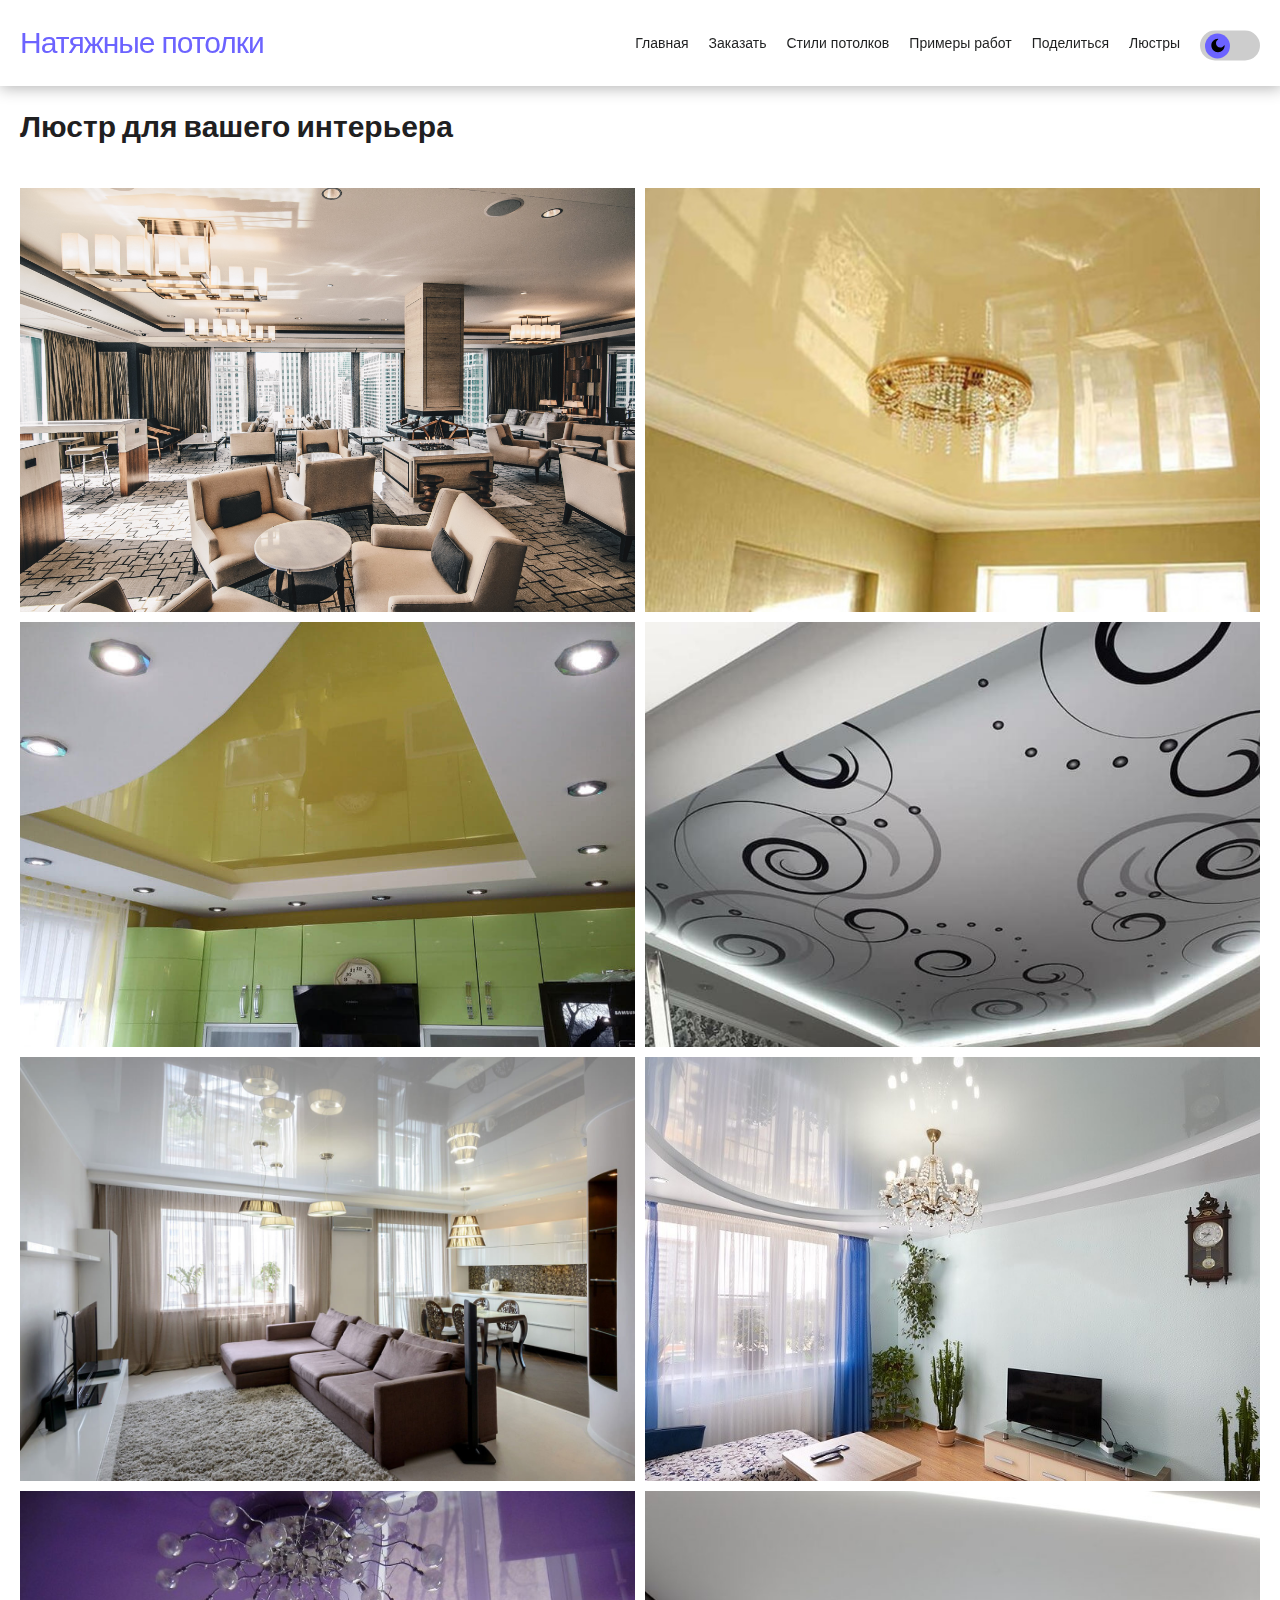
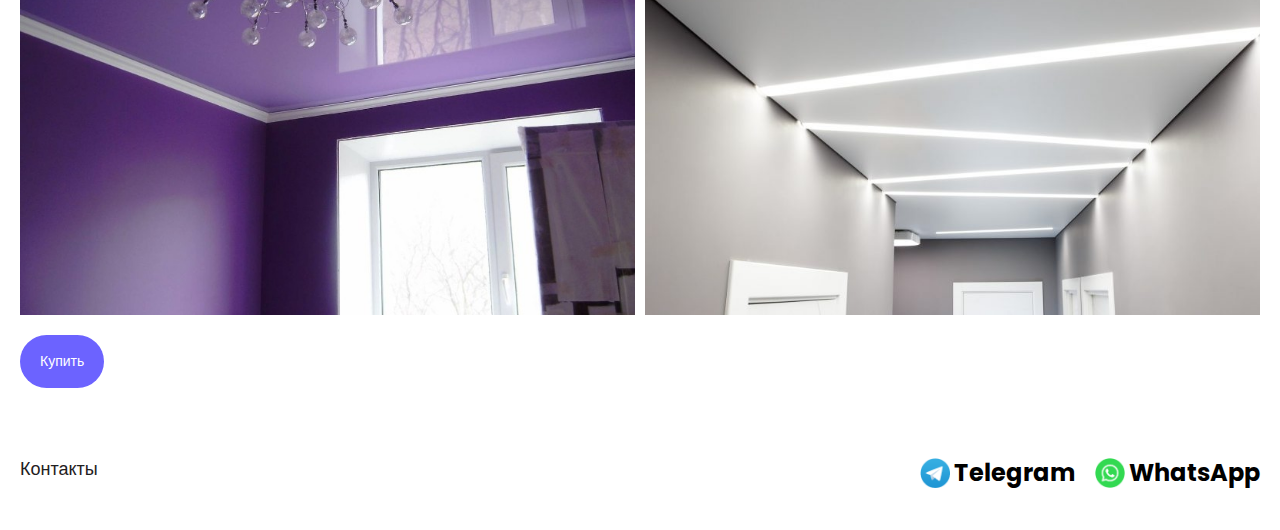
==== chandelier.html @ 2fc194d8 "Add files via upload" ====
<!DOCTYPE html>
<html lang="ru">

<head>
    <meta charset="UTF-8">
    <meta name="description" content="Кара-Балта нятыжные потолки">
    <meta name="viewport" content="width=device-width, height=device-height, initial-scale=1.0, user-scalable=no, user-scalable=0">
    <title>Поделитесь Впечатлениями</title>
    <link href="images/favicon.ico" type="image/x-icon" rel="shortcut icon">
    <link href="css/style.css?v=1" type="text/css" rel="stylesheet">
    <link href="css/media.css?v=1" type="text/css" rel="stylesheet">
    <link rel="preconnect" href="https://fonts.googleapis.com">
    <link rel="preconnect" href="https://fonts.gstatic.com" crossorigin>
    <link href="https://fonts.googleapis.com/css2?family=Poppins:ital,wght@0,100;0,200;0,300;0,400;0,500;0,600;0,700;0,800;0,900;1,100;1,200;1,300;1,400;1,500;1,600;1,700;1,800;1,900&display=swap" rel="stylesheet">
</head>

<body>

    <!-- site BEGIN -->
    <div id="site" class="site">
        <!-- main BEGIN -->
        <div class="uil uil-angle-up up">
            <img src="images/icons/arrow-up.svg" alt="" class="up__icon">
        </div>
        <main class="site__main" role="main">
            <!-- header BEGIN -->
            <header class="header">
                <div class="container  header__container">
                    <a href="index.html" class="logo header__logo">Натяжные потолки</a>
                    <div class="header__action">
                        <a href="/" class="logo header__logo header__logo--mb">Натяжные потолки</a>
                        <nav class="nav header__nav">
                            <div class="nav__list">
                                <div class="nav__item">
                                    <a href="index.html" class="nav__link" id="nav1">Главная</a>
                                </div>
                                <div class="nav__item">
                                    <a href="order.html" class="nav__link" id="nav2">Заказать</a>
                                </div>
                                <div class="nav__item">
                                    <a href="project.html" class="nav__link" id="nav3">Стили потолков</a>
                                </div>
                                <div class="nav__item">
                                    <a href="project-done.html" class="nav__link" id="nav4">Примеры работ</a>
                                </div>
                                <div class="nav__item">
                                    <a href="share.html" class="nav__link">Поделиться</a>
                                </div>
                                <div class="nav__item">
                                    <a href="chandelier.html" class="nav__link">Люстры</a>
                                </div>
                            </div>
                        </nav>
                        <div class="swicth-theme header__swicth-theme">
                            <div class="switchcircle">
                                <img src="images/icons/moon.svg" alt="moon" class="switchcircle__icon switchcircle__icon--moon">
                                <img src="images/icons/sun.svg" alt="moon" class="switchcircle__icon switchcircle__icon--sun">
                            </div>
                        </div>
                    </div>
                    <div class="js-header-nav-toggle troggles header__troggles">
                        <span></span>
                        <span></span>
                        <span></span>
                    </div>
                </div>
            </header>
            <!-- header END -->
            <!-- gallerry-section BEGIN -->
            <section class="gallerry-section">
                <div class="container gallerry-section__container">
                    <h2 class="gallerry-section__title">Люстр для вашего интерьера</h2>
                    <div class="gallerry-section-list gallerry-section__list">
                        <div class="gallerry-section-list__item">
                            <picture class="gallerry-section-list__picture">
                                <img src="images/profect-page-img-2.jpg" alt="" class="gallerry-section-list__img">
                            </picture>
                        </div>
                        <div class="gallerry-section-list__item">
                            <picture class="gallerry-section-list__picture">
                                <img src="images/profect-page-img-3.jpg" alt="" class="gallerry-section-list__img">
                            </picture>
                        </div>
                        <div class="gallerry-section-list__item">
                            <picture class="gallerry-section-list__picture">
                                <img src="images/profect-page-img-4.jpg" alt="" class="gallerry-section-list__img">
                            </picture>
                        </div>
                        <div class="gallerry-section-list__item">
                            <picture class="gallerry-section-list__picture">
                                <img src="images/profect-page-img-5.jpg" alt="" class="gallerry-section-list__img">
                            </picture>
                        </div>
                        <div class="gallerry-section-list__item">
                            <picture class="gallerry-section-list__picture">
                                <img src="images/project-img-1.jpg" alt="" class="gallerry-section-list__img">
                            </picture>
                        </div>
                        <div class="gallerry-section-list__item">
                            <picture class="gallerry-section-list__picture">
                                <img src="images/project-img-2.jpg" alt="" class="gallerry-section-list__img">
                            </picture>
                        </div>
                        <div class="gallerry-section-list__item">
                            <picture class="gallerry-section-list__picture">
                                <img src="images/project-img-3.jpg" alt="" class="gallerry-section-list__img">
                            </picture>
                        </div>
                        <div class="gallerry-section-list__item">
                            <picture class="gallerry-section-list__picture">
                                <img src="images/profect-page-img-1.jpg" alt="" class="gallerry-section-list__img">
                            </picture>
                        </div>
                    </div>
                    <a href="https://wa.me/+996551551542" class="btn gallerry-section__btn btn--theme_default">Купить</a>
                </div>
            </section>
            <!-- gallerry-section END -->
            <!-- footer BEGIN -->
            <footer class="footer">
                <div class="container footer__container">
                    <div class="row footer__row">
                        <div class="row__col footer__col row__col--6">
                            <p class="footer__text">Контакты</p>
                        </div>
                        <div class="row__col footer__col row__col--6">
                            <div class="footer__wrap">
                                <a href="https://t.me/+996551551542" class="link-inner footer__link">
                                    <span class="link-inner__item">
                                        <img src="images/icons/telegram.png" alt="Telgram" class="link-inner__icon">
                                    </span>
                                    <span class="link-inner__item">
                                        <span class="link-inner__title">Telegram</span>
                                    </span>
                                </a>
                                <a href="https:https://wa.me/+996551551542" class="link-inner footer__link">
                                    <span class="link-inner__item">
                                        <img src="images/icons/whatsapp.png" alt="WhatsApp" class="link-inner__icon">
                                    </span>
                                    <span class="link-inner__item">
                                        <span class="link-inner__title">WhatsApp</span>
                                    </span>
                                </a>
                            </div>
                        </div>
                    </div>
                </div>
            </footer>
            <!-- footer END -->
        </main>
        <!-- main END -->
    </div>
    <!-- site END -->
    <script src="js/jquery-3.7.1.min.js"></script>
    <script src="js/main.js"></script>

</body>

</html>
---- css/style.css ----
/* root
=====================*/

:root {
    --fs-default: 16rem;
    --fs-1: 50rem;
    --fs-2: 32rem;
    --fs-3: 24rem;
    --fs-4: 22rem;
    --fs-5: 18rem;
    --fs-6: 16rem;
    --fs-7: 14rem;
    --fs-8: 12rem;

    --gap: 20rem;
    --gap-: -20rem;

    --offset: 10rem;
    --offset-: -10rem;

    --color-white: #fff;
    --color-gray: #CDCDCD;
    --color-black: #1F2021;
    --color-accent: #6C63FF;
}

/* normalize
=====================*/

*,*:before,*:after{-webkit-box-sizing: border-box;box-sizing: border-box}
html{-webkit-text-size-adjust:100%}body{margin:0}main{display:block}h1{font-size:2em;margin:.67em 0}hr{-webkit-box-sizing:content-box;box-sizing:content-box;height:0;overflow:visible}pre{font-family:monospace,monospace;font-size:1em}a{background-color:transparent}abbr[title]{border-bottom:none;text-decoration:underline;-webkit-text-decoration:underline dotted;text-decoration:underline dotted}b,strong{font-weight:bold}code,kbd,samp{font-family:monospace,monospace;font-size:1em}small{font-size:80%}sub,sup{font-size:75%;line-height:0;position:relative;vertical-align:baseline}sub{bottom:-.25em}sup{top:-.5em}img{border-style:none}button,input,optgroup,select,textarea{font-family:inherit;font-size:100%;line-height:1.15;margin:0}button,input{overflow:visible}button,select{text-transform:none}[type=button],[type=reset],[type=submit],button{-webkit-appearance:button}[type=button]::-moz-focus-inner,[type=reset]::-moz-focus-inner,[type=submit]::-moz-focus-inner,button::-moz-focus-inner{border-style:none;padding:0}[type=button]:-moz-focusring,[type=reset]:-moz-focusring,[type=submit]:-moz-focusring,button:-moz-focusring{outline:0.1rem dotted ButtonText}fieldset{padding:.35em .75em .625em}legend{-webkit-box-sizing:border-box;box-sizing:border-box;color:inherit;display:table;max-width:100%;padding:0;white-space:normal}progress{vertical-align:baseline}textarea{overflow:auto}[type=checkbox],[type=radio]{-webkit-box-sizing:border-box;box-sizing:border-box;padding:0}[type=number]::-webkit-inner-spin-button,[type=number]::-webkit-outer-spin-button{height:auto}[type=search]{-webkit-appearance:textfield;outline-offset:-2px}[type=search]::-webkit-search-decoration{-webkit-appearance:none}::-webkit-file-upload-button{-webkit-appearance:button;font:inherit}details{display:block}summary{display:list-item}template{display:none}[hidden]{display:none}

/* basic
=====================*/

html,
body {
    height: 100%;
}

html {
    font-size: 1px;
}

body {
    font-style: normal;
    background: var(--color-white);
    font-weight: normal;
    font-size: var(--fs-default);
    line-height: 1.6;
    font-family: 'Poppins', sans-serif;
    color: var(--color-black);
    -webkit-font-smoothing: antialiased;
    -moz-osx-font-smoothing: grayscale;
}

body::-webkit-scrollbar {
  height: 12px;
  width: 10rem;
}

body::-webkit-scrollbar-thumb {
  background-color: #808080;
  width: 10rem;
}

body::-webkit-scrollbar-track {
  background-color: #f1f1f1;
  width: 10rem;
}

body::-webkit-scrollbar-thumb:hover {
  background-color: #555;
  width: 10rem;
}

body.is-menu-show {
    overflow: hidden;
}

body.is-menu-show .header__action {
    left: 0;
}

body.dark .swicth-theme {
    background-color: var(--color-gray);
}

body.dark,
body.dark header {
    background-color: var(--color-black);
}

body.dark .nav__link,
body.dark .info-section__text,
body.dark .link-inner__title,
body.dark .footer__text,
body.dark .intro-section__subtitle,
body.dark .intro-section__suptitle,
body.dark .project-section__title,
body.dark .services-section__title,
body.dark .info-section__title,
body.dark .card__title,
body.dark .about-section__title,
body.dark .about-section__text {
    color: var(--color-white);
}

body.dark .switchcircle__icon--sun {
    display: block;
}

body.dark .switchcircle__icon--moon {
    display: none;
}

.switchcircle__icon--sun {
    display: none;
}

body.dark .nav__link:hover {
    color: var(--color-accent);
}

p {
    color: var(--color-black);
    padding: 0;
    margin: 0;
}

a {
    color: var(--black, #000);
    font-variant-numeric: lining-nums proportional-nums;
    font-size: inherit;
    font-family: inherit;
    font-size: 16rem;
    font-style: normal;
    font-weight: 400;
    line-height: normal;
    text-decoration: none;
}

a:hover {
    color: var(--color-accent);
}

input,
button,
select,
textarea,
.btn {
    font-weight: normal;
    font-family: 'Poppins', sans-serif;
    color: inherit;
}

input,
button {
    margin: 0;
    padding: 0;
    -webkit-appearance: none;
       -moz-appearance: none;
            appearance: none;
}

svg,
.u-icon {
    width: 1em;
    height: 1em;
    display: inline-block;
    fill: currentColor;
    color: inherit;
}

picture,
time {
    display: block;
}

.hidden {
    display: none;
    visibility: hidden;
    opacity: 0;
}

/* typography
=====================*/

h1,
h2,
h3,
h4,
h5,
h6,
.title,
.title-size-1,
.title-size-2,
.title-size-3,
.title-size-4,
.title-size-5,
.title-size-6 {
    font-family: 'Poppins', sans-serif;
    margin: 0;
    font-weight: normal;
    color: var(--color-black);
}

h1,
.title-size-1 {
    font-size: var(--fs-1);
    line-height: 1.5;
}

h2,
.title-size-2 {
    font-size: var(--fs-2);
    line-height: 1.4;
}

h3,
.title-size-3 {
    font-size: var(--fs-3);
}

h4,
.title-size-4 {
    font-size: var(--fs-4);
}

h5,
.title-size-5 {
    font-size: var(--fs-5);
}

h6,
.title-size-6 {
    font-size: var(--fs-6);
}

.visually-hidden,
.visually-hidden-focusable:not(:focus):not(:focus-within) {
    width: 1px!important;
    height: 1px!important;
    margin: -1px!important;
    padding: 0!important;
    position: absolute!important;
    border: 0!important;
    clip: rect(0,0,0,0)!important;
    white-space: nowrap!important;
    overflow: hidden!important;
}

/* row
=====================*/

.row {
    display: -webkit-box;
    display: -ms-flexbox;
    display: flex;
    -ms-flex-wrap: wrap;
        flex-wrap: wrap;
    margin: 0  var(--offset-);
}

.row__col {
    min-height: 1px;
    padding: 0 var(--offset);
}

.row__col--3 {
    -webkit-box-flex: 0;
        -ms-flex: 0 0 25%;
            flex: 0 0 25%;
    max-width: 25%;
}

.row__col--4 {
    -webkit-box-flex: 0;
        -ms-flex: 0 0 33.3333333333%;
            flex: 0 0 33.3333333333%;
    max-width: 33.3333333333%;
}

.row__col--5 {
    -webkit-box-flex: 0;
        -ms-flex: 0 0 41.6666666667%;
            flex: 0 0 41.6666666667%;
    max-width: 41.6666666667%;
}

.row__col--6 {
    -webkit-box-flex: 0;
        -ms-flex: 0 0 50%;
            flex: 0 0 50%;
    max-width: 50%;
}

.row__col--7 {
    -webkit-box-flex: 0;
        -ms-flex: 0 0 58.3333333333%;
            flex: 0 0 58.3333333333%;
    max-width: 58.3333333333%;
}

.row__col--8 {
    -webkit-box-flex: 0;
        -ms-flex: 0 0 66.6666666667%;
            flex: 0 0 66.6666666667%;
    max-width: 66.6666666667%;
}

.row__col--9 {
    -webkit-box-flex: 0;
        -ms-flex: 0 0 75%;
            flex: 0 0 75%;
    max-width: 75%;
}

.row__col--10 {
    -webkit-box-flex: 0;
        -ms-flex: 0 0 83.3333333333%;
            flex: 0 0 83.3333333333%;
    max-width: 83.3333333333%;
}

.row__col--11 {
    -webkit-box-flex: 0;
        -ms-flex: 0 0 91.6666666667%;
            flex: 0 0 91.6666666667%;
    max-width: 91.6666666667%;
}

.row__col--12 {
    -webkit-box-flex: 0;
        -ms-flex: 0 0 100%;
            flex: 0 0 100%;
    max-width: 100%;
}

/* components
=====================*/

#site {
    min-height: 100vh;
    display: -webkit-box;
    display: -ms-flexbox;
    display: flex;
    -webkit-box-orient: vertical;
    -webkit-box-direction: normal;
        -ms-flex-direction: column;
            flex-direction: column;
    position: relative;
}

.site__main {
    width: 100%;
    margin: 0 auto;
    -webkit-box-flex: 1;
        -ms-flex-positive: 1;
            flex-grow: 1;
}

.container {
    width: 100%;
    max-width: 1440rem;
    margin: 0 auto;
    padding: 0 var(--gap);
}

.logo {
    display: block;
    z-index: 10;
    white-space: nowrap;
    position: relative;
    -webkit-transition: all .3s;
    -o-transition: all .3s;
    transition: all .3s;
}

.logo:hover {
    opacity: .7;
}

.nav {
    display: block;
    margin: 0;
    padding: 0;
}

.nav__list {
    display: -webkit-box;
    display: -ms-flexbox;
    display: flex;
    -webkit-box-align: center;
        -ms-flex-align: center;
            align-items: center;
    list-style-type: none;
    margin: 0;
    padding: 0;
}

.nav__item {
    position: relative;
}

.nav__item:not(:last-child) {
    margin-right: 20rem;
}

.nav__link {
    display: inline-block;
    font-size: var(--fs-7);
    color: var(--color-black);
    font-family: inherit;
    position: relative;
    cursor: pointer;
    -webkit-transition: color .3s;
    -o-transition: color .3s;
    transition: color .3s;
}

.nav__link:hover {
    color: var(--color-accent);
}

.nav__link:after {
    content: '';
    position: absolute;
    top: -10rem;
    bottom: -10rem;
    right: -10rem;
    left: -10rem;
}

.btn {
    background-color: transparent;
    display: inline-block;
    padding: 15rem 20rem;
    border-radius: 50rem;
    line-height: inherit;
    font-size: var(--fs-7);
    -webkit-transition: all .3s;
    -o-transition: all .3s;
    transition: all .3s;
    outline: none;
    -webkit-backdrop-filter: blur(10px);
            backdrop-filter: blur(10px);
    border: none;
    cursor: pointer;
    overflow: hidden;
    z-index: 0;
}

.btn--theme_default {
    color: var(--color-white);
    background: var(--color-accent);
}

.btn--theme_default:hover {
    color: var(--color-black);
}

.swicth-theme__switchcircle {}

.swicth-theme {
  background: var(--color-gray);
  height: 30px;
  width: 60px;
  padding: 0 5px;
  border-radius: 20px;
  -webkit-transform: translateY(2.5px);
      -ms-transform: translateY(2.5px);
          transform: translateY(2.5px);
  display: -webkit-box;
  display: -ms-flexbox;
  display: flex;
  -webkit-box-align: center;
      -ms-flex-align: center;
          align-items: center;
  -webkit-user-select: none;
     -moz-user-select: none;
      -ms-user-select: none;
          user-select: none;
}

.switchcircle {
  height: 25px;
  width: 25px;
  background-color: var(--color-accent);
  border-radius: 50%;
  -webkit-transition: 0.3s;
  -o-transition: 0.3s;
  transition: 0.3s;
  display: -webkit-box;
  display: -ms-flexbox;
  display: flex;
  -webkit-box-align: center;
      -ms-flex-align: center;
          align-items: center;
  -webkit-box-pack: center;
      -ms-flex-pack: center;
          justify-content: center;
  color: #fff;
  cursor: pointer;
  position: relative;
}

.switchcircle.on {
  -webkit-transform: translateX(25px);
      -ms-transform: translateX(25px);
          transform: translateX(25px);
  height: 25px;
  width: 25px;
  background-color: var(--color-accent);
  border-radius: 50%;
}

.switchcircle__icon {
    position: absolute;
    left: 50%;
    top: 50%;
    z-index: 2;
    width: 16rem;
    height: 16rem;
    -webkit-transform: translate(-50%, -50%);
        -ms-transform: translate(-50%, -50%);
            transform: translate(-50%, -50%);
}

.troggles {
    display: none;
}

.card {
    height: 100%;
    display: -webkit-box;
    display: -ms-flexbox;
    display: flex;
    -webkit-box-orient: vertical;
    -webkit-box-direction: normal;
        -ms-flex-direction: column;
            flex-direction: column;
    -webkit-box-pack: justify;
        -ms-flex-pack: justify;
            justify-content: space-between;
    position: relative;
}

.card__head {
    height: 440rem;
    width: 100%;
    position: relative;
    margin-bottom: 20rem;
}

.card__picture {
    display: block;
    width: 100%;
    height: 100%;
    position: relative;
}

.card__img {
    display: block;
    position: absolute;
    top: 0;
    left: 0;
    width: 100%;
    height: 100%;
    -o-object-fit: cover;
       object-fit: cover;
}

.card__content {
}

.card__title {
    font-size: 16rem;
    font-weight: 700;
    margin-bottom: 10rem;
}

.card__btn {
    font-weight: 700;
    padding: 15rem 20rem;
    color: var(--color-white);
    background: var(--color-accent);
    border-radius: 50rem;
    font-size: 14rem;
    cursor: pointer;
    text-align: center;
    display: inline-block;
    position: initial;
    -webkit-transition: all .3s;
    -o-transition: all .3s;
    transition: all .3s;
    position: static;
}

.card__btn:hover {
    color: var(--color-black);
}

.card__btn:after {
    content: '';
    position: absolute;
    top: 0;
    left: 0;
    width: 100%;
    height: 100%;
    z-index: 2;
}

.up {
    position: fixed;
    bottom: 100rem;
    right: 20rem;
    width: 40rem;
    height: 40rem;
    background-color: rgba(108,99,255,.7);
    color: white;
    border-radius: 5rem;
    cursor: pointer;
    display: none;
    z-index: 999999;
}

.up__icon {
    position: absolute;
    width: 20rem;
    height: 18rem;
    top: 50%;
    left: 50%;
    -webkit-transform: translate(-50%, -50%);
        -ms-transform: translate(-50%, -50%);
            transform: translate(-50%, -50%);
}

.link-inner {
    display: -webkit-box;
    display: -ms-flexbox;
    display: flex;
    -webkit-box-align: center;
        -ms-flex-align: center;
            align-items: center;
}

.link-inner__item {
}

.link-inner__item:not(:last-child) {
    margin-right: 4rem;
}

.link-inner__icon {
    display: block;
    width: 30rem;
    height: 30rem;
}

.link-inner__title {
    font-size: 24rem;
    font-weight: 700;
}

.visually-hidden,
.visually-hidden-focusable:not(:focus):not(:focus-within) {
    position: absolute!important;
    width: 1px!important;
    height: 1px!important;
    padding: 0!important;
    margin: -1px!important;
    overflow: hidden!important;
    clip: rect(0,0,0,0)!important;
    white-space: nowrap!important;
    border: 0!important;
}

/* header
=====================*/

.header {
    position: -webkit-sticky;
    position: sticky;
    top: 0;
    left: 0;
    width: 100%;
    padding: 20rem 0;
    background-color: var(--color-white);
    z-index: 100;
    -webkit-box-shadow: 1rem 1rem 15rem 1rem rgba(0,0,0,.3);
            box-shadow: 1rem 1rem 15rem 1rem rgba(0,0,0,.3);
}

.header__container {
    display: -webkit-box;
    display: -ms-flexbox;
    display: flex;
    -webkit-box-align: center;
        -ms-flex-align: center;
            align-items: center;
    -webkit-box-pack: justify;
        -ms-flex-pack: justify;
            justify-content: space-between;
}

.header__logo--mb {
    display: none;
}

.header__logo {
    font-weight: 500;
    font-size: 30rem;
    color: var(--color-accent);
    letter-spacing: -1rem;
}

.header__nav {
}

.header__btn {
}

.header__action {
    display: -webkit-box;
    display: -ms-flexbox;
    display: flex;
    -webkit-box-align: center;
        -ms-flex-align: center;
            align-items: center;
    -webkit-transition: all .3s;
    -o-transition: all .3s;
    transition: all .3s;
}

.header__nav {
    margin-right: 20rem;
}

.header__swicth-theme {}

.header__troggles {
    display: none;
}

/* intro-section
=====================*/

.intro-section {
    padding: 20rem 0;
}

.container {}

.intro-section__container {}

.intro-section__row {}

.intro-section__col {}

.intro-section__content {
    padding: 100rem 0 0;
}

.intro-section__suptitle {
    font-weight: 500;
    font-size: 30rem;
}

.intro-section__title {
    font-weight: 700;
    font-size: 50rem;
    margin-bottom: 40rem;
    line-height: .9;
    color: var(--color-accent);
}

.intro-section__subtitle {
    font-size: 24rem;
    margin-bottom: 10rem;
}

.intro-section__btn {
    display: inline-block!important;
}

.intro-section__picture {
    display: block;
    width: 100%;
    height: 500rem;
    padding-top: 40rem;
}

.intro-section__img {
    display: block;
    width: 100%;
    height: 100%;
}

/* project-section
=====================*/

.project-section {
    padding: 20rem 0;
}

.project-section__container {}

.project-section__title {
    font-size: 30rem;
    font-weight: 700;
    margin-bottom: 40rem;
}

.project-section-list {
    display: -webkit-box;
    display: -ms-flexbox;
    display: flex;
    -webkit-box-pack: justify;
        -ms-flex-pack: justify;
            justify-content: space-between;
    margin: 0 -5rem -10rem;
    -ms-flex-wrap: wrap;
        flex-wrap: wrap;
}

.project-section__list {}

.project-section-list__item {
    -webkit-box-flex: 0;
        -ms-flex: 0 0 50%;
            flex: 0 0 50%;
    max-width: 50%;
    padding: 0 5rem;
    margin-bottom: 10rem;
}

.project-section-list__picture {
    display: block;
    width: 100%;
    position: relative;
    z-index: 0;
    padding-bottom: 69%;
}

.project-section__btn {
    margin-top: 40rem;  
}

.project-section-list__img {
    display: block;
    position: absolute;
    top: 0;
    left: 0;
    width: 100%;
    height: 100%;
    -o-object-fit: cover;
       object-fit: cover;
}

.project-section__btn {
    margin-top: 20rem;
}

/* services-section
=====================*/

.services-section {
    padding: 60rem 0 20rem;
}

.services-section__container {}

.services-section__title {
    font-size: 30rem;
    font-weight: 700;
    margin-bottom: 40rem;
}

.services-section-list {
    display: -webkit-box;
    display: -ms-flexbox;
    display: flex;
    margin: 0 -5rem;
}

.services-section__list {}

.services-section-list__item {
    -webkit-box-flex: 0;
        -ms-flex: 0 0 33.33333%;
            flex: 0 0 33.33333%;
    max-width: 33.33333%;
    padding: 0 5rem;
}

.services-section-list__card {}

/* info-section
=====================*/

.info-section {
    padding: 20rem 0;
}

.info-section__container {  
}

.info-section__title {
    font-size: 30rem;
    font-weight: 700;
    margin-bottom: 20rem;
}

.info-section__text {
    font-size: 18rem;
    font-weight: 500;
    color: var(--color-black);
}

/* gallerry-section
=====================*/

.gallerry-section {
    padding: 20rem 0;
}

.gallerry-section__container {}

.gallerry-section__title {
    font-size: 30rem;
    font-weight: 700;
    margin-bottom: 40rem;
}

.gallerry-section-list {
    display: -webkit-box;
    display: -ms-flexbox;
    display: flex;
    -webkit-box-pack: justify;
        -ms-flex-pack: justify;
            justify-content: space-between;
    margin: 0 -5rem -10rem;
    -ms-flex-wrap: wrap;
        flex-wrap: wrap;
}

.gallerry-section__list {}

.gallerry-section-list__item {
    -webkit-box-flex: 0;
        -ms-flex: 0 0 50%;
            flex: 0 0 50%;
    max-width: 50%;
    padding: 0 5rem;
    margin-bottom: 10rem;
}

.gallerry-section-list__picture {
    display: block;
    width: 100%;
    position: relative;
    z-index: 0;
    padding-bottom: 69%;
}

.gallerry-section__btn {
    margin-top: 40rem;  
}

.gallerry-section-list__img {
    display: block;
    position: absolute;
    top: 0;
    left: 0;
    width: 100%;
    height: 100%;
    -o-object-fit: cover;
       object-fit: cover;
}

.gallerry-section__btn {
    margin-top: 20rem;
}

/* footer
=====================*/

.about-section {
    padding: 60rem 0 20rem;
}

.about-section__container {}

.about-section__title {
    font-size: 30rem;
    font-weight: 700;
    margin-bottom: 40rem;
}

.about-section__list {
    display: block;
    margin: 0 0 40rem 0;
    padding: 0;
    list-style-type: none;
}

.about-section__item {}

.about-section__item:not(:last-child) {
    margin-bottom: 40rem;
}

.about-section__small-title {
    font-size: 32rem;
    color: var(--color-accent);
}

.about-section__text {
    font-size: 24rem;
}

.about-section__text-big {
    font-weight: 700;
    color: var(--color-accent);
}


/* footer
=====================*/

.footer {
    padding: 40rem 0;
}

.footer__container {}

.footer__row {
    -webkit-box-pack: justify;
        -ms-flex-pack: justify;
            justify-content: space-between;
}

.footer__col {}

.footer__text {
    padding: 0;
    margin: 0;
    font-weight: 500;
    font-size: 18rem;
    color: var(--color-black);
}

.footer__wrap {
    display: -webkit-box;
    display: -ms-flexbox;
    display: flex;
    -webkit-box-align: center;
        -ms-flex-align: center;
            align-items: center;
    width: 100%;
    -webkit-box-pack: end;
        -ms-flex-pack: end;
            justify-content: flex-end;
    -ms-flex-wrap: wrap;
        flex-wrap: wrap;
}

.footer__link:not(:last-child) {
    margin-right: 20rem;
}

.footer__link {
    -webkit-transition: all .4s;
    -o-transition: all .4s;
    transition: all .4s;
}

.footer__link:hover {
    opacity: .7;
}

.footer__link:hover .link-inner__title {
    color: var(--color-accent);
}
---- css/media.css ----
@media (min-width: 576px){
    
}

@media (min-width: 768px){
    
}

@media (min-width: 992px){
    
}

@media (min-width: 1200px){
  
}

@media (max-width: 1199px){
}

@media (max-width: 991px) {
  :root {
    --fs-default: 14rem;
    --fs-1: 52rem;
    --fs-2: 36rem;
    --fs-3: 19rem;
    --fs-4: 17rem;
    --fs-5: 15rem;
    --fs-6: 14rem;
    --fs-7: 14rem;

    --gap: 16rem;
    --gap-: -16rem;
  }
  .header__logo--mb {
      display: block;
      margin-bottom: 40rem;
  }
  .nav__list {
    -webkit-box-align: start;
        -ms-flex-align: start;
            align-items: flex-start;
    -webkit-box-orient: vertical;
    -webkit-box-direction: normal;
        -ms-flex-direction: column;
            flex-direction: column;
  }
  .nav__item:not(:last-child) {
      margin: 0 0 10rem 0;
  }
  .nav__link {
    font-size: 24rem;
  }
  .header {
    padding: 10rem 0;
  }
  .header__action {
    position: absolute;
    top: 0;
    left: -1000%;
    width: 400rem;
    height: 100vh;
    overflow: scroll;
    z-index: 100;
    -webkit-box-orient: vertical;
    -webkit-box-direction: normal;
        -ms-flex-direction: column;
            flex-direction: column;
    -webkit-box-align: start;
        -ms-flex-align: start;
            align-items: flex-start;
    background-color: var(--color-white);
    padding: 10rem 20rem;
    -webkit-transition: all .4s;
    -o-transition: all .4s;
    transition: all .4s;
    -webkit-box-shadow: 1rem 1rem 15rem 1rem rgba(0,0,0,.3);
            box-shadow: 1rem 1rem 15rem 1rem rgba(0,0,0,.3);
  }
  .header__nav {
    margin-bottom: 20rem;
  }
  .troggles {
    display: block;
    width: 24rem;
    height: 18rem;
    z-index: 110;
    position: relative;
    cursor: pointer;
  }
  .troggles span {
    position: absolute;
    left: 0;
    width: 100%;
    height: 2rem;
    background-color: var(--color-accent);
    -webkit-transition: all .3s;
    -o-transition: all .3s;
    transition: all .3s;
  }
  .troggles span:nth-child(1) {
    top: 0;
  }
  .troggles span:nth-child(2) {
    top: 50%;
  }
  .troggles span:nth-child(3) {
    top: 100%;
  }
  body.is-menu-show .troggles span:nth-child(1) {
    top: 50%;
    left: 50%;
    -webkit-transform: translate(-50%, -50%) rotate(45deg);
        -ms-transform: translate(-50%, -50%) rotate(45deg);
            transform: translate(-50%, -50%) rotate(45deg);
  }
  body.is-menu-show .troggles span:nth-child(2) {
    top: 0;
    display: none;
  }
  body.is-menu-show .troggles span:nth-child(3) {
    top: 50%;
    left: 50%;
    -webkit-transform: translate(-50%, -50%) rotate(-45deg);
        -ms-transform: translate(-50%, -50%) rotate(-45deg);
            transform: translate(-50%, -50%) rotate(-45deg);
  }
  body.dark .header__action {
    background-color: var(--color-black);
  }
  .intro-section {
    padding: 20rem 0;
  }
  .intro-section__content {
    padding: 0;
  }
  .intro-section__row {
    -webkit-box-orient: vertical;
    -webkit-box-direction: reverse;
        -ms-flex-direction: column-reverse;
            flex-direction: column-reverse;
  }
  .intro-section__picture {
    height: 380rem;
    padding: 0;
  }
  .intro-section__suptitle {
    font-size: 24rem;
  }
  .intro-section__title {
    font-size: 42rem;
    margin-bottom: 10rem;
  }
  .intro-section__subtitle {
    font-size: 18rem;
  }
  .intro-section__col {
    -webkit-box-flex: 0;
        -ms-flex: 0 0 100%;
            flex: 0 0 100%;
    max-width: 100%;
  }
  .services-section {
    padding: 20rem 0;
  }
  .gallerry-section__title,
  .services-section__title,
  .project-section__title {
    margin-bottom: 10rem;
  }
  .services-section-list {
    -ms-flex-wrap: wrap;
        flex-wrap: wrap;
    margin-bottom: -20rem;
  }
  .card__head {
    height: 250rem;
  }
  .services-section-list__item {
    margin-bottom: 20rem;
  }
  .footer__col,
  .gallerry-section-list__item,
  .project-section-list__item {
    -webkit-box-flex: 0;
        -ms-flex: 0 0 100%;
            flex: 0 0 100%;
    max-width: 100%;
  }
  .footer {
    padding: 0 0 20rem;
  }
  .footer__col {
    margin-bottom: 10rem;
  }
  .footer__row {
    margin: 0 -10rem -20rem;
    -webkit-box-orient: vertical;
    -webkit-box-direction: normal;
        -ms-flex-direction: column;
            flex-direction: column;
  }
  .footer__wrap {
    -webkit-box-pack: start;
        -ms-flex-pack: start;
            justify-content: flex-start;
  }
}

@media (max-width: 575px){
  .header__action {
    width: 100%;
  }
  .services-section-list__item {
    -webkit-box-flex: 0;
        -ms-flex: 0 0 100%;
            flex: 0 0 100%;
    max-width: 100%;
  }
}

@media (max-width: 480px){
}
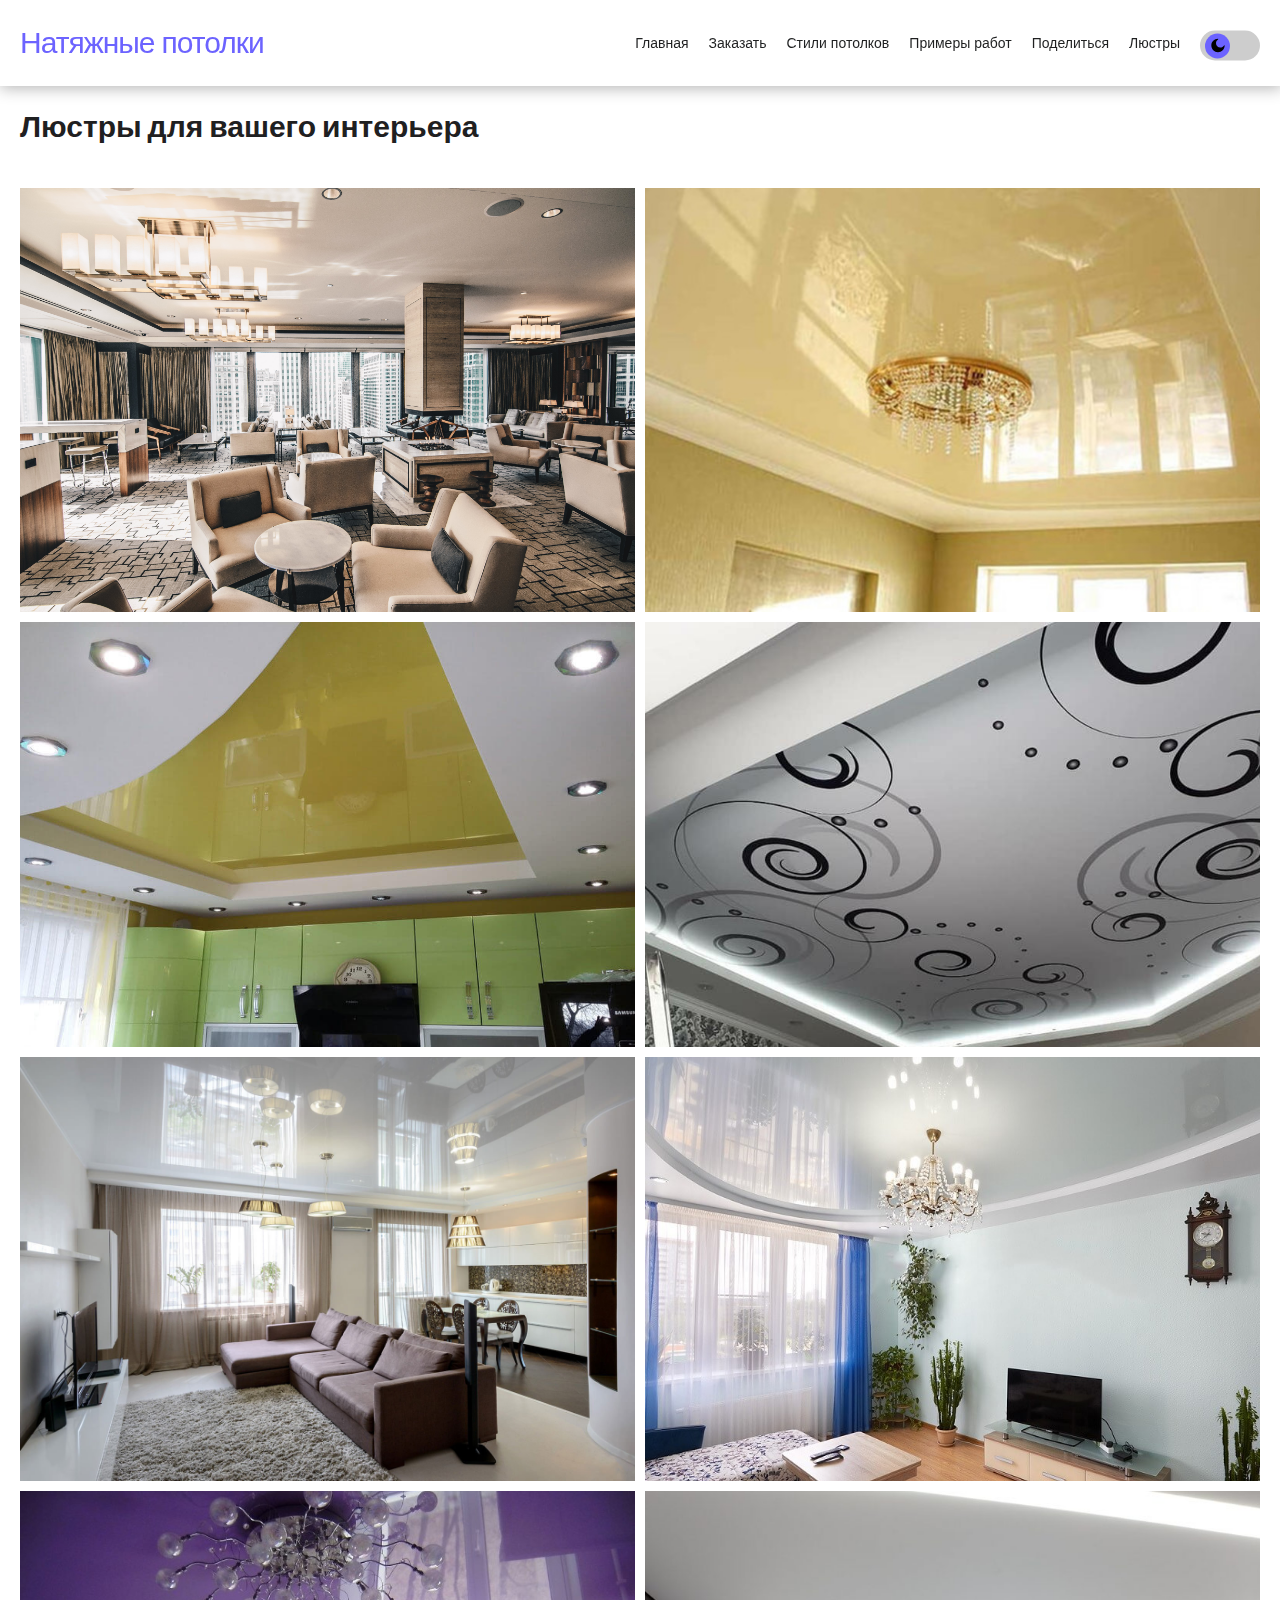
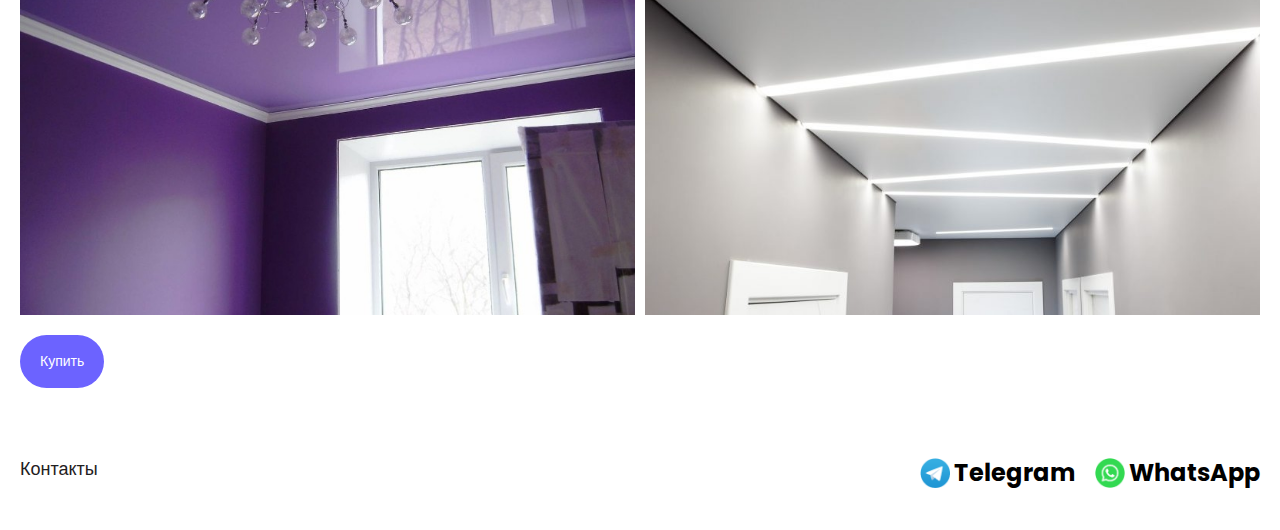
==== commit ed5a790e: "Update chandelier.html" ====
--- a/chandelier.html
+++ b/chandelier.html
@@ -69,7 +69,7 @@
             <!-- gallerry-section BEGIN -->
             <section class="gallerry-section">
                 <div class="container gallerry-section__container">
-                    <h2 class="gallerry-section__title">Люстр для вашего интерьера</h2>
+                    <h2 class="gallerry-section__title">Люстры для вашего интерьера</h2>
                     <div class="gallerry-section-list gallerry-section__list">
                         <div class="gallerry-section-list__item">
                             <picture class="gallerry-section-list__picture">
@@ -156,4 +156,4 @@
 
 </body>
 
-</html>+</html>
